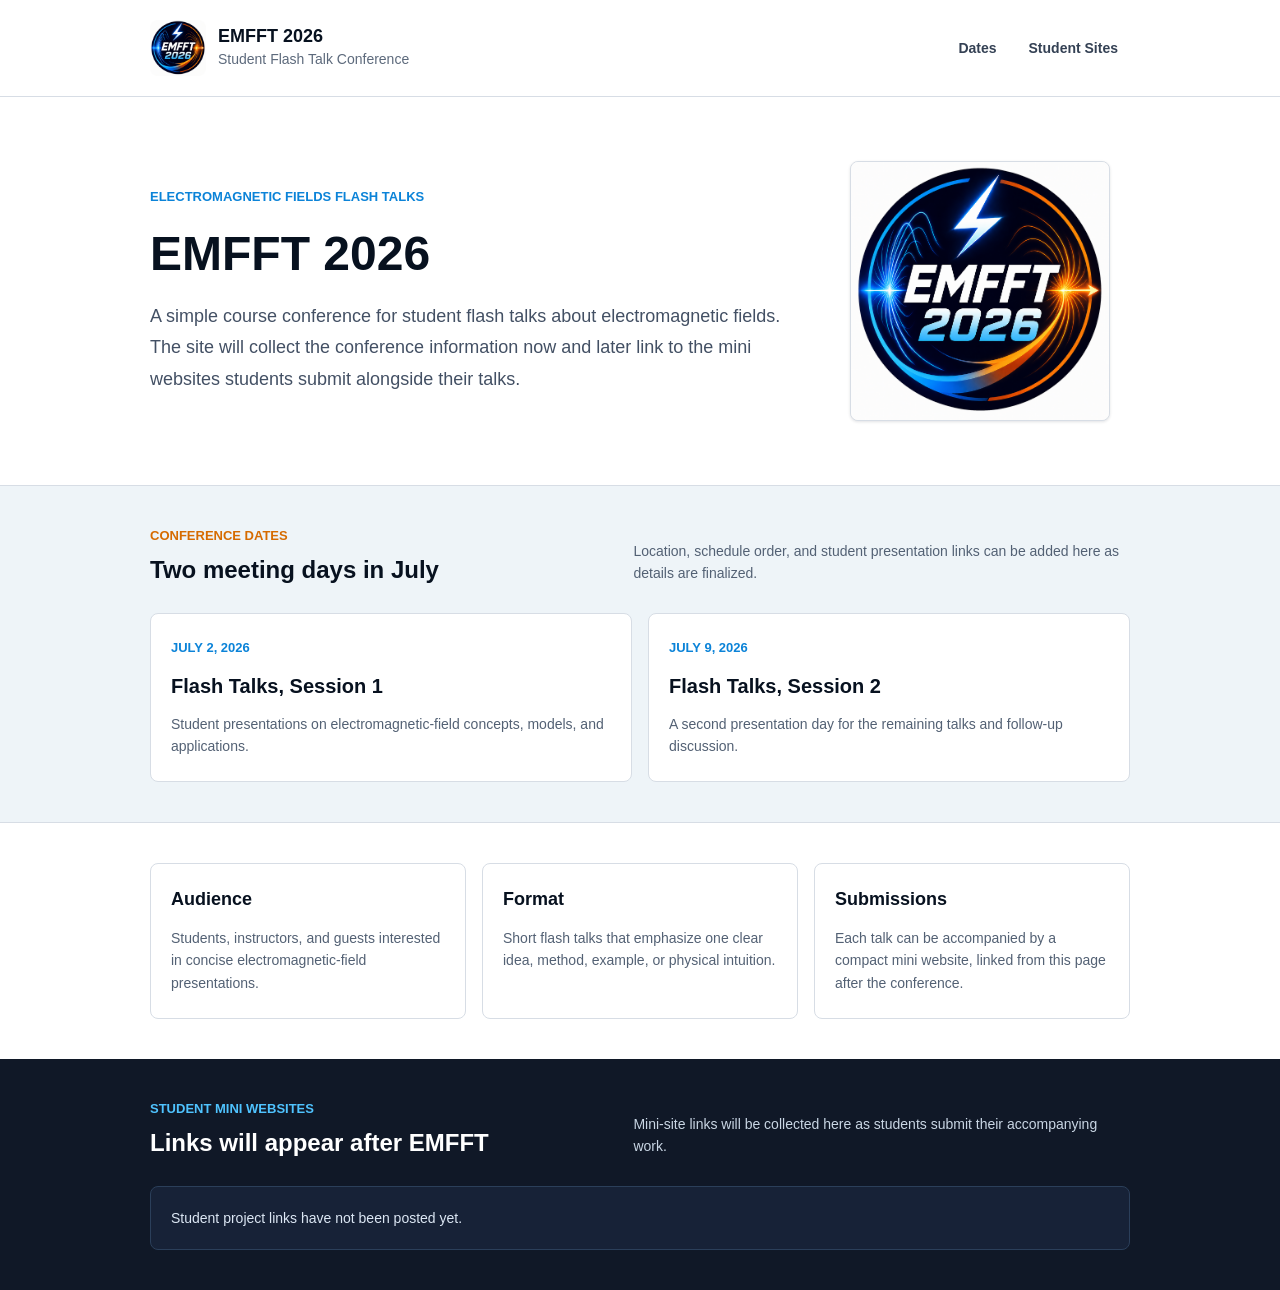
==== docs/index.html @ f2499a05 "Add files via upload" ====
<!doctype html>
<html lang="en">
  <head>
    <meta charset="utf-8">
    <meta name="viewport" content="width=device-width, initial-scale=1">
    <meta
      name="description"
      content="Student flash talk conference website for electromagnetic fields."
    >
    <title>EMFFT 2026</title>
    <link rel="icon" href="assets/emfft-2026-logo.png">
    <link rel="stylesheet" href="styles.css">
  </head>
  <body>
    <header class="site-header">
      <div class="shell header-inner">
        <a class="brand" href="#top" aria-label="EMFFT 2026 home">
          <img src="assets/emfft-2026-logo.png" alt="EMFFT 2026 logo">
          <span>
            <strong>EMFFT 2026</strong>
            <small>Student Flash Talk Conference</small>
          </span>
        </a>
        <nav class="nav" aria-label="Primary navigation">
          <a href="#dates">Dates</a>
          <a href="#students">Student Sites</a>
        </nav>
      </div>
    </header>

    <main>
      <section id="top" class="hero">
        <div class="shell hero-grid">
          <div class="hero-copy">
            <p class="eyebrow blue">Electromagnetic Fields Flash Talks</p>
            <h1>EMFFT 2026</h1>
            <p>
              A simple course conference for student flash talks about electromagnetic
              fields. The site will collect the conference information now and later
              link to the mini websites students submit alongside their talks.
            </p>
          </div>
          <div class="hero-logo">
            <img src="assets/emfft-2026-logo.png" alt="EMFFT 2026 conference mark">
          </div>
        </div>
      </section>

      <section id="dates" class="dates-band">
        <div class="shell">
          <div class="section-heading">
            <div>
              <p class="eyebrow orange">Conference Dates</p>
              <h2>Two meeting days in July</h2>
            </div>
            <p>
              Location, schedule order, and student presentation links can be added
              here as details are finalized.
            </p>
          </div>

          <div class="date-grid">
            <article class="card">
              <p class="eyebrow blue">July 2, 2026</p>
              <h3>Flash Talks, Session 1</h3>
              <p>
                Student presentations on electromagnetic-field concepts, models,
                and applications.
              </p>
            </article>
            <article class="card">
              <p class="eyebrow blue">July 9, 2026</p>
              <h3>Flash Talks, Session 2</h3>
              <p>
                A second presentation day for the remaining talks and follow-up
                discussion.
              </p>
            </article>
          </div>
        </div>
      </section>

      <section class="info-section">
        <div class="shell info-grid">
          <article class="card">
            <h2>Audience</h2>
            <p>
              Students, instructors, and guests interested in concise
              electromagnetic-field presentations.
            </p>
          </article>
          <article class="card">
            <h2>Format</h2>
            <p>
              Short flash talks that emphasize one clear idea, method, example, or
              physical intuition.
            </p>
          </article>
          <article class="card">
            <h2>Submissions</h2>
            <p>
              Each talk can be accompanied by a compact mini website, linked from
              this page after the conference.
            </p>
          </article>
        </div>
      </section>

      <section id="students" class="student-section">
        <div class="shell">
          <div class="section-heading">
            <div>
              <p class="eyebrow cyan">Student Mini Websites</p>
              <h2>Links will appear after EMFFT</h2>
            </div>
            <p>
              Mini-site links will be collected here as students submit their
              accompanying work.
            </p>
          </div>

          <div class="student-panel">
            <ul id="student-sites" class="student-list" aria-live="polite"></ul>
            <p id="student-empty" class="empty-state">
              Student project links have not been posted yet.
            </p>
          </div>
        </div>
      </section>
    </main>

    <script src="student-sites.js"></script>
  </body>
</html>
---- docs/styles.css ----
:root {
  --ink: #111827;
  --ink-strong: #07111f;
  --muted: #536174;
  --line: #d7dde5;
  --panel: #ffffff;
  --page: #f7f9fb;
  --blue: #0b83d8;
  --orange: #d66b00;
  --cyan: #4fc3ff;
  --night: #101827;
  --night-panel: #172237;
}

* {
  box-sizing: border-box;
}

html {
  scroll-behavior: smooth;
}

body {
  margin: 0;
  background: var(--page);
  color: var(--ink);
  font-family: Arial, Helvetica, sans-serif;
  line-height: 1.6;
}

a {
  color: inherit;
}

img {
  display: block;
  max-width: 100%;
}

.shell {
  width: min(100% - 40px, 980px);
  margin: 0 auto;
}

.site-header {
  background: #ffffff;
  border-bottom: 1px solid var(--line);
}

.header-inner {
  display: flex;
  align-items: center;
  justify-content: space-between;
  gap: 20px;
  padding: 20px 0;
}

.brand {
  display: flex;
  align-items: center;
  gap: 12px;
  text-decoration: none;
}

.brand img {
  width: 56px;
  height: 56px;
  border-radius: 8px;
  object-fit: cover;
}

.brand strong,
.brand small {
  display: block;
}

.brand strong {
  color: var(--ink-strong);
  font-size: 18px;
  line-height: 1.2;
}

.brand small {
  color: #5d6a7c;
  font-size: 14px;
}

.nav {
  display: flex;
  flex-wrap: wrap;
  gap: 8px;
}

.nav a {
  border-radius: 8px;
  color: #344154;
  font-size: 14px;
  font-weight: 600;
  padding: 8px 12px;
  text-decoration: none;
}

.nav a:hover,
.nav a:focus-visible {
  background: #edf3f9;
  outline: none;
}

.hero {
  background: #ffffff;
}

.hero-grid {
  display: grid;
  grid-template-columns: 1fr 300px;
  align-items: center;
  gap: 48px;
  padding: 64px 0;
}

.hero-copy {
  max-width: 650px;
}

.eyebrow {
  margin: 0;
  font-size: 13px;
  font-weight: 700;
  letter-spacing: 0;
  text-transform: uppercase;
}

.blue {
  color: var(--blue);
}

.orange {
  color: var(--orange);
}

.cyan {
  color: var(--cyan);
}

h1,
h2,
h3,
p {
  margin-top: 0;
}

h1 {
  color: var(--ink-strong);
  font-size: 48px;
  line-height: 1.15;
  margin: 18px 0 20px;
}

h2 {
  color: var(--ink-strong);
  font-size: 24px;
  line-height: 1.25;
  margin-bottom: 0;
}

h3 {
  color: var(--ink-strong);
  font-size: 20px;
  line-height: 1.3;
  margin: 14px 0 14px;
}

.hero-copy p:last-child {
  color: #435064;
  font-size: 18px;
  line-height: 1.75;
  margin-bottom: 0;
}

.hero-logo {
  max-width: 260px;
  justify-self: center;
}

.hero-logo img {
  aspect-ratio: 1;
  background: #070b18;
  border: 1px solid var(--line);
  border-radius: 8px;
  box-shadow: 0 1px 3px rgba(17, 24, 39, 0.12);
  object-fit: cover;
}

.dates-band {
  background: #eef4f8;
  border-bottom: 1px solid var(--line);
  border-top: 1px solid var(--line);
  padding: 40px 0;
}

.section-heading {
  display: grid;
  grid-template-columns: 1fr minmax(260px, 1.1fr);
  align-items: end;
  gap: 32px;
}

.section-heading > p {
  color: var(--muted);
  font-size: 14px;
  margin-bottom: 0;
}

.section-heading h2 {
  margin-top: 8px;
}

.date-grid,
.info-grid {
  display: grid;
  gap: 16px;
}

.date-grid {
  grid-template-columns: repeat(2, minmax(0, 1fr));
  margin-top: 28px;
}

.info-section {
  background: #ffffff;
  padding: 40px 0;
}

.info-grid {
  grid-template-columns: repeat(3, minmax(0, 1fr));
}

.card {
  background: var(--panel);
  border: 1px solid var(--line);
  border-radius: 8px;
  padding: 24px 20px;
}

.card p:last-child {
  color: var(--muted);
  font-size: 14px;
  margin-bottom: 0;
}

.info-grid h2 {
  font-size: 18px;
  margin-bottom: 16px;
}

.student-section {
  background: var(--night);
  color: #ffffff;
  padding: 40px 0;
}

.student-section h2 {
  color: #ffffff;
}

.student-section .section-heading > p {
  color: #c9d6e4;
}

.student-panel {
  background: var(--night-panel);
  border: 1px solid #2b3f5a;
  border-radius: 8px;
  margin-top: 28px;
  padding: 20px;
}

.student-list {
  display: grid;
  gap: 12px;
  grid-template-columns: repeat(2, minmax(0, 1fr));
  list-style: none;
  margin: 0;
  padding: 0;
}

.student-list:empty {
  display: none;
}

.student-list a {
  border: 1px solid #375273;
  border-radius: 8px;
  display: block;
  padding: 14px 16px;
  text-decoration: none;
}

.student-list a:hover,
.student-list a:focus-visible {
  border-color: var(--cyan);
  outline: none;
}

.student-list strong,
.student-list span {
  display: block;
}

.student-list span {
  color: #c9d6e4;
  font-size: 14px;
  margin-top: 4px;
}

.empty-state {
  color: #dce7f4;
  font-size: 14px;
  margin: 0;
}

.empty-state.is-hidden {
  display: none;
}

@media (max-width: 760px) {
  .shell {
    width: min(100% - 40px, 980px);
  }

  .header-inner {
    align-items: flex-start;
    flex-direction: column;
  }

  .hero-grid,
  .section-heading,
  .date-grid,
  .info-grid,
  .student-list {
    grid-template-columns: 1fr;
  }

  .hero-grid {
    gap: 36px;
    padding: 48px 0;
  }

  h1 {
    font-size: 38px;
  }

  .hero-copy p:last-child {
    font-size: 18px;
  }

  .hero-logo {
    max-width: 260px;
  }
}
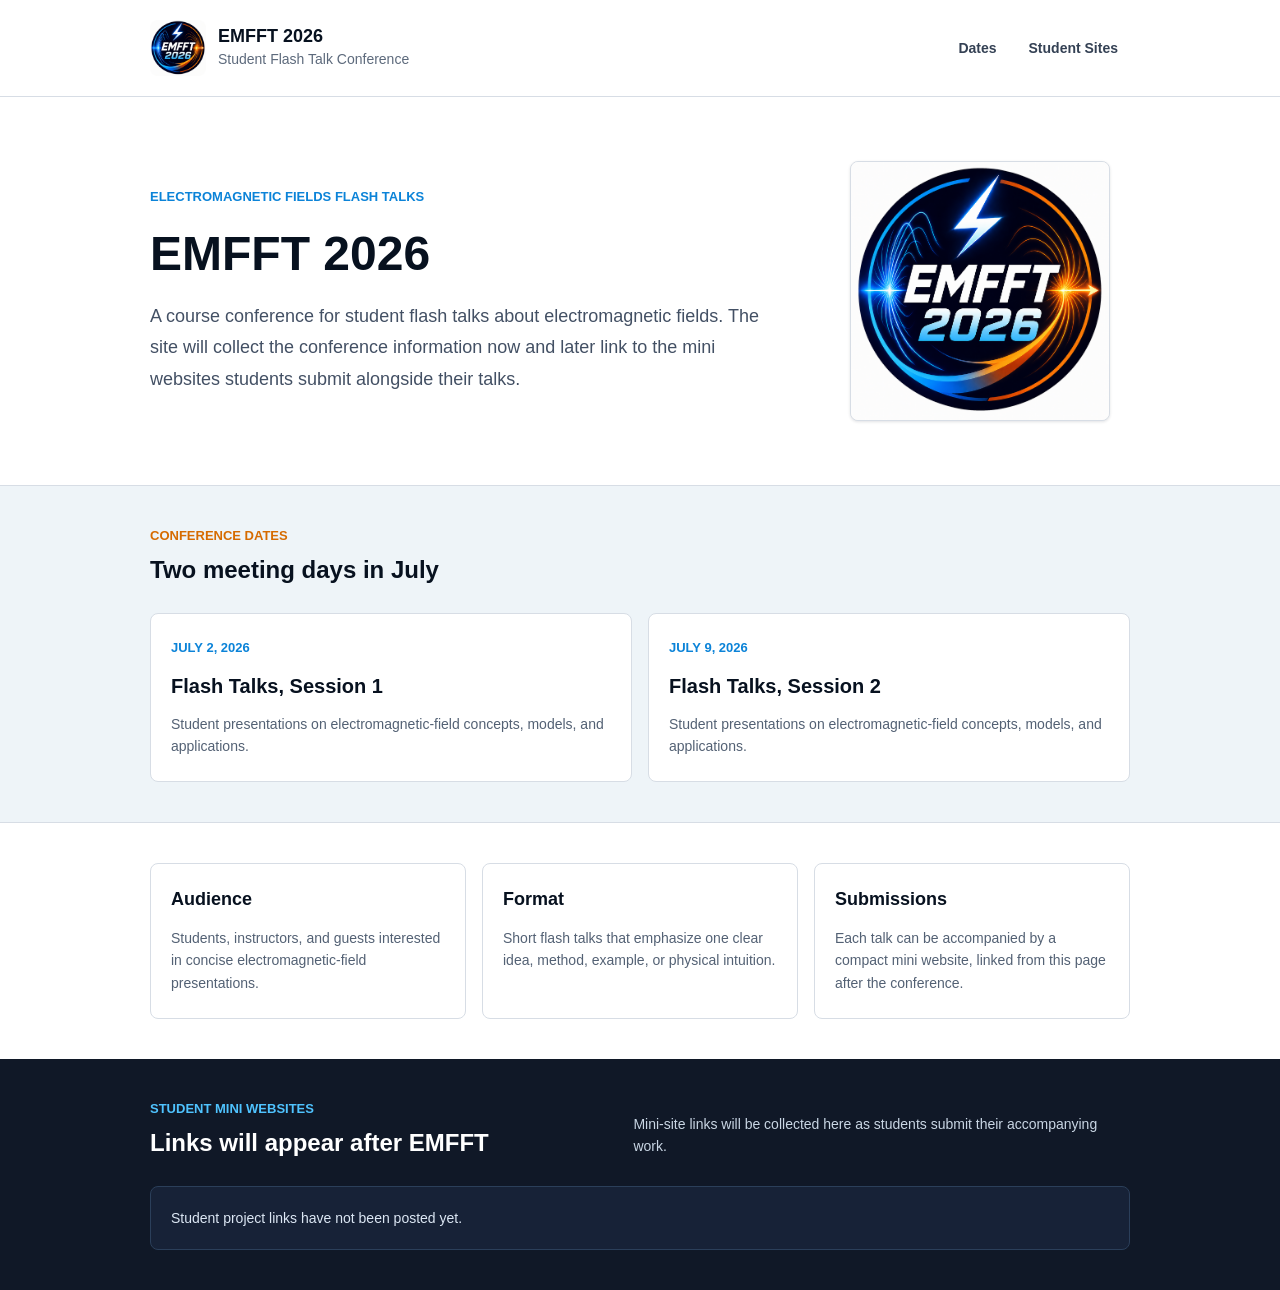
==== commit 8e881902: "Update index.html" ====
--- a/docs/index.html
+++ b/docs/index.html
@@ -35,7 +35,7 @@
             <p class="eyebrow blue">Electromagnetic Fields Flash Talks</p>
             <h1>EMFFT 2026</h1>
             <p>
-              A simple course conference for student flash talks about electromagnetic
+              A course conference for student flash talks about electromagnetic
               fields. The site will collect the conference information now and later
               link to the mini websites students submit alongside their talks.
             </p>
@@ -54,8 +54,7 @@
               <h2>Two meeting days in July</h2>
             </div>
             <p>
-              Location, schedule order, and student presentation links can be added
-              here as details are finalized.
+
             </p>
           </div>
 
@@ -72,8 +71,8 @@
               <p class="eyebrow blue">July 9, 2026</p>
               <h3>Flash Talks, Session 2</h3>
               <p>
-                A second presentation day for the remaining talks and follow-up
-                discussion.
+               Student presentations on electromagnetic-field concepts, models,
+                and applications.
               </p>
             </article>
           </div>
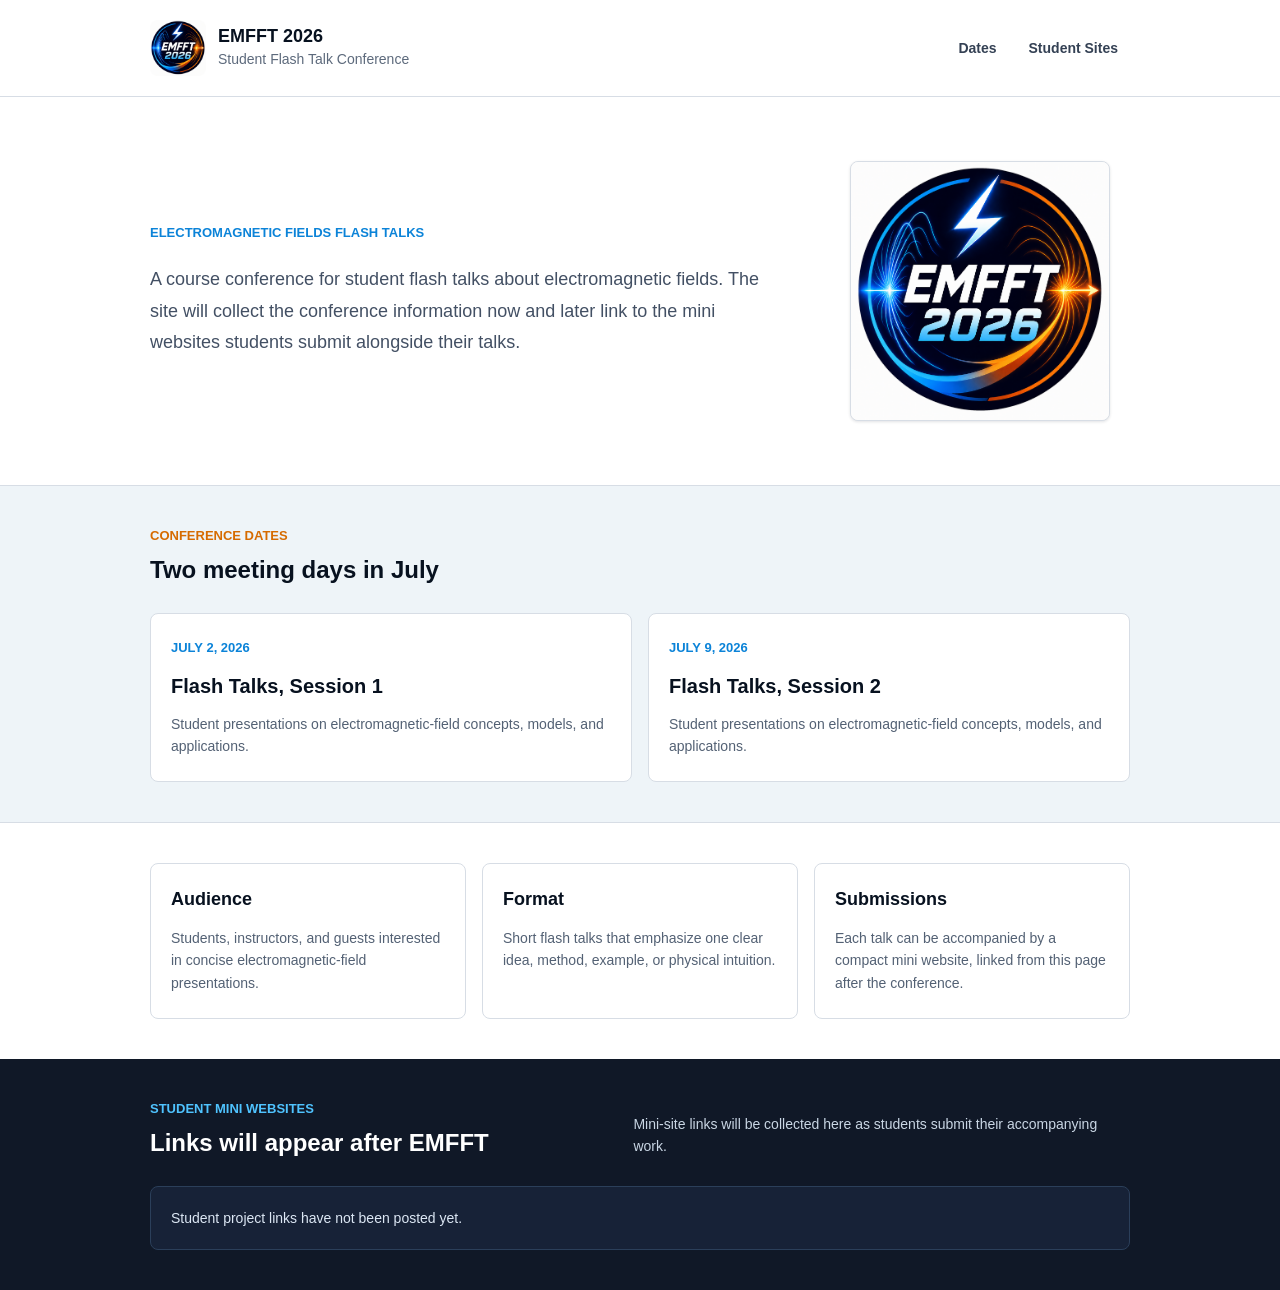
==== commit 930e0a85: "Update index.html" ====
--- a/docs/index.html
+++ b/docs/index.html
@@ -33,7 +33,7 @@
         <div class="shell hero-grid">
           <div class="hero-copy">
             <p class="eyebrow blue">Electromagnetic Fields Flash Talks</p>
-            <h1>EMFFT 2026</h1>
+            <h1></h1>
             <p>
               A course conference for student flash talks about electromagnetic
               fields. The site will collect the conference information now and later
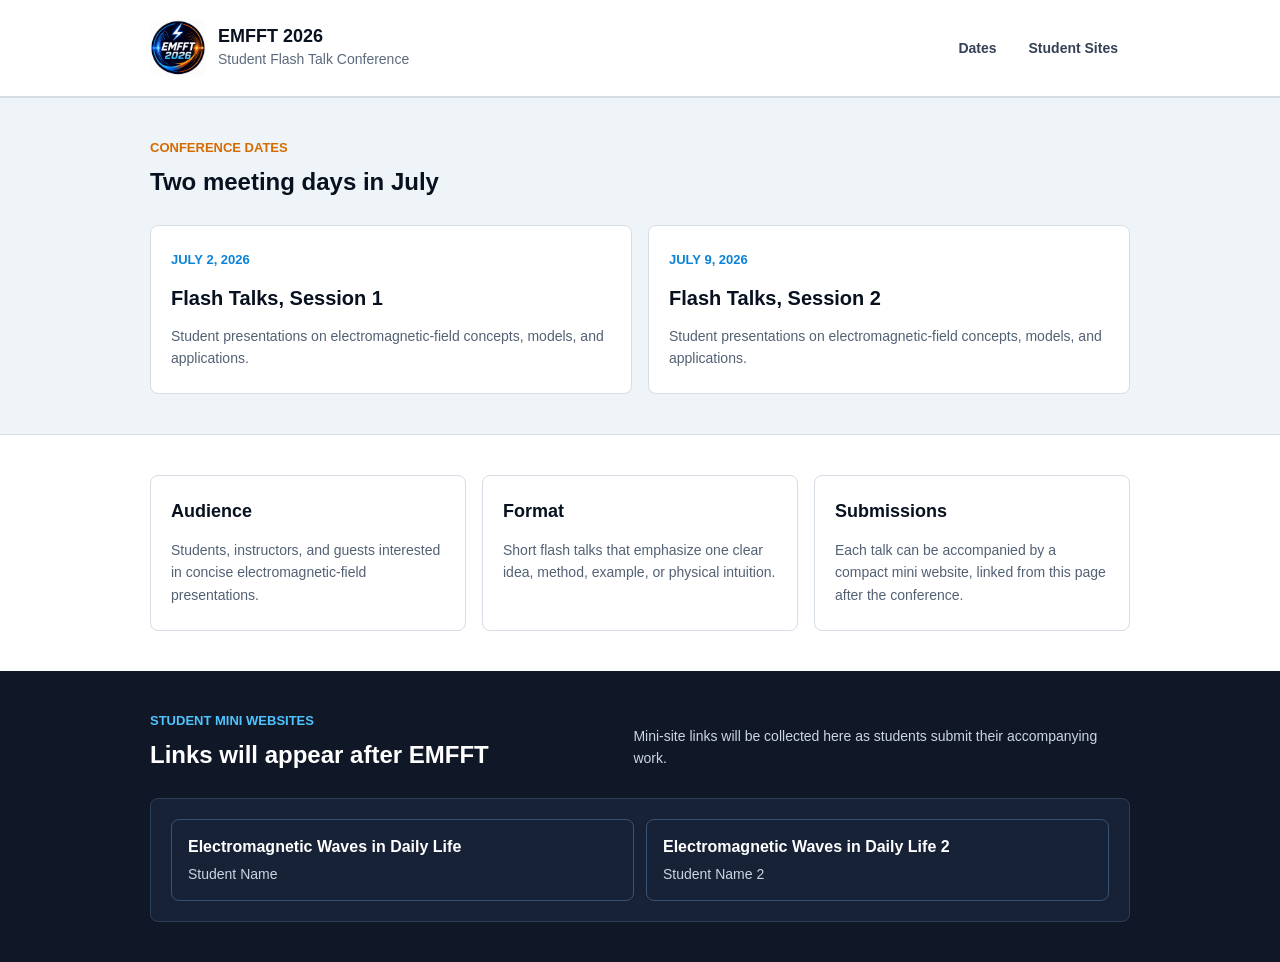
==== commit b064a640: "Update index.html" ====
--- a/docs/index.html
+++ b/docs/index.html
@@ -29,7 +29,7 @@
     </header>
 
     <main>
-      <section id="top" class="hero">
+      <!-- <section id="top" class="hero">
         <div class="shell hero-grid">
           <div class="hero-copy">
             <p class="eyebrow blue">Electromagnetic Fields Flash Talks</p>
@@ -44,7 +44,7 @@
             <img src="assets/emfft-2026-logo.png" alt="EMFFT 2026 conference mark">
           </div>
         </div>
-      </section>
+      </section> -->
 
       <section id="dates" class="dates-band">
         <div class="shell">
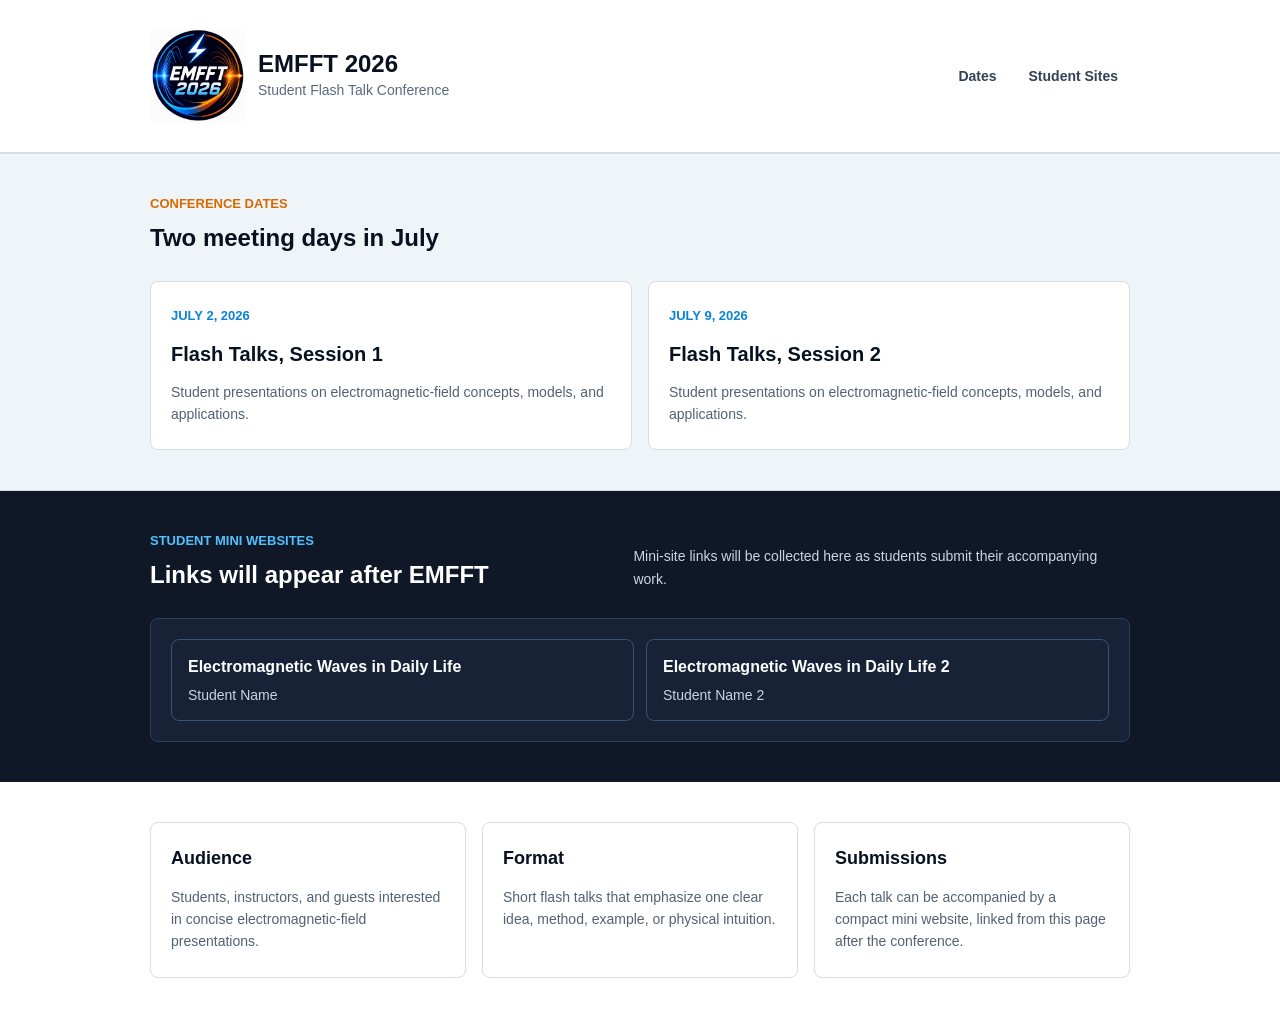
==== commit e405c6b3: "Update index.html" ====
--- a/docs/index.html
+++ b/docs/index.html
@@ -78,7 +78,27 @@
           </div>
         </div>
       </section>
+      <section id="students" class="student-section">
+        <div class="shell">
+          <div class="section-heading">
+            <div>
+              <p class="eyebrow cyan">Student Mini Websites</p>
+              <h2>Links will appear after EMFFT</h2>
+            </div>
+            <p>
+              Mini-site links will be collected here as students submit their
+              accompanying work.
+            </p>
+          </div>
 
+          <div class="student-panel">
+            <ul id="student-sites" class="student-list" aria-live="polite"></ul>
+            <p id="student-empty" class="empty-state">
+              Student project links have not been posted yet.
+            </p>
+          </div>
+        </div>
+      </section>
       <section class="info-section">
         <div class="shell info-grid">
           <article class="card">
@@ -105,27 +125,7 @@
         </div>
       </section>
 
-      <section id="students" class="student-section">
-        <div class="shell">
-          <div class="section-heading">
-            <div>
-              <p class="eyebrow cyan">Student Mini Websites</p>
-              <h2>Links will appear after EMFFT</h2>
-            </div>
-            <p>
-              Mini-site links will be collected here as students submit their
-              accompanying work.
-            </p>
-          </div>
 
-          <div class="student-panel">
-            <ul id="student-sites" class="student-list" aria-live="polite"></ul>
-            <p id="student-empty" class="empty-state">
-              Student project links have not been posted yet.
-            </p>
-          </div>
-        </div>
-      </section>
     </main>
 
     <script src="student-sites.js"></script>
--- a/docs/styles.css
+++ b/docs/styles.css
@@ -52,7 +52,7 @@
   align-items: center;
   justify-content: space-between;
   gap: 20px;
-  padding: 20px 0;
+  padding: 28px 0;
 }
 
 .brand {
@@ -63,8 +63,8 @@
 }
 
 .brand img {
-  width: 56px;
-  height: 56px;
+  width: 96px;
+  height: 96px;
   border-radius: 8px;
   object-fit: cover;
 }
@@ -76,7 +76,7 @@
 
 .brand strong {
   color: var(--ink-strong);
-  font-size: 18px;
+  font-size: 24px;
   line-height: 1.2;
 }
 
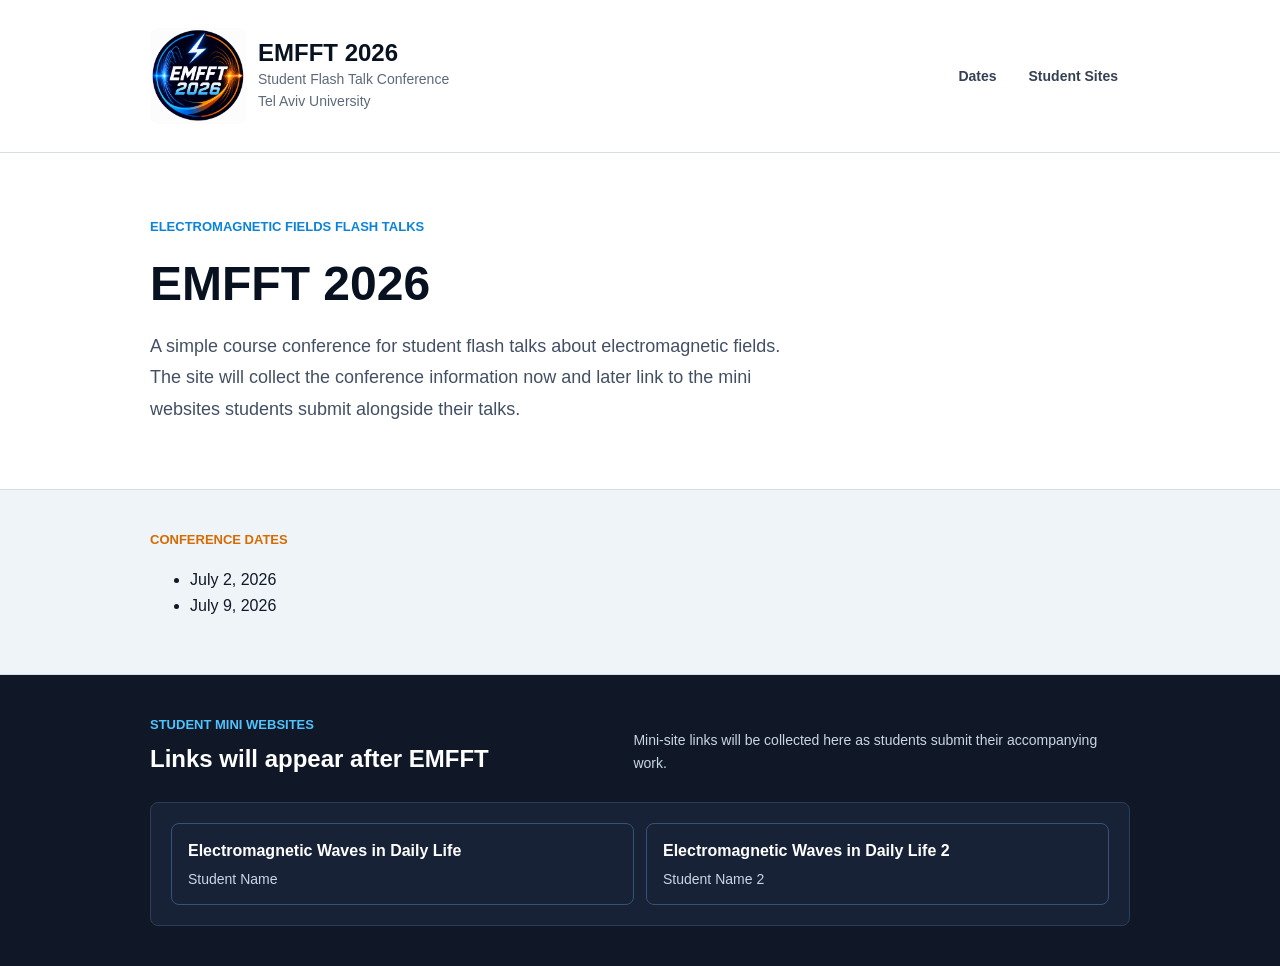
==== commit af324a05: "Add files via upload" ====
--- a/docs/index.html
+++ b/docs/index.html
@@ -19,6 +19,7 @@
           <span>
             <strong>EMFFT 2026</strong>
             <small>Student Flash Talk Conference</small>
+            <small class="venue">Tel Aviv University</small>
           </span>
         </a>
         <nav class="nav" aria-label="Primary navigation">
@@ -29,55 +30,30 @@
     </header>
 
     <main>
-      <!-- <section id="top" class="hero">
+      <section id="top" class="hero">
         <div class="shell hero-grid">
           <div class="hero-copy">
             <p class="eyebrow blue">Electromagnetic Fields Flash Talks</p>
-            <h1></h1>
+            <h1>EMFFT 2026</h1>
             <p>
-              A course conference for student flash talks about electromagnetic
+              A simple course conference for student flash talks about electromagnetic
               fields. The site will collect the conference information now and later
               link to the mini websites students submit alongside their talks.
             </p>
           </div>
-          <div class="hero-logo">
-            <img src="assets/emfft-2026-logo.png" alt="EMFFT 2026 conference mark">
-          </div>
         </div>
-      </section> -->
+      </section>
 
       <section id="dates" class="dates-band">
         <div class="shell">
-          <div class="section-heading">
-            <div>
-              <p class="eyebrow orange">Conference Dates</p>
-              <h2>Two meeting days in July</h2>
-            </div>
-            <p>
-
-            </p>
-          </div>
-
-          <div class="date-grid">
-            <article class="card">
-              <p class="eyebrow blue">July 2, 2026</p>
-              <h3>Flash Talks, Session 1</h3>
-              <p>
-                Student presentations on electromagnetic-field concepts, models,
-                and applications.
-              </p>
-            </article>
-            <article class="card">
-              <p class="eyebrow blue">July 9, 2026</p>
-              <h3>Flash Talks, Session 2</h3>
-              <p>
-               Student presentations on electromagnetic-field concepts, models,
-                and applications.
-              </p>
-            </article>
-          </div>
+          <p class="eyebrow orange">Conference Dates</p>
+          <ul class="date-list">
+            <li>July 2, 2026</li>
+            <li>July 9, 2026</li>
+          </ul>
         </div>
       </section>
+
       <section id="students" class="student-section">
         <div class="shell">
           <div class="section-heading">
@@ -99,33 +75,6 @@
           </div>
         </div>
       </section>
-      <section class="info-section">
-        <div class="shell info-grid">
-          <article class="card">
-            <h2>Audience</h2>
-            <p>
-              Students, instructors, and guests interested in concise
-              electromagnetic-field presentations.
-            </p>
-          </article>
-          <article class="card">
-            <h2>Format</h2>
-            <p>
-              Short flash talks that emphasize one clear idea, method, example, or
-              physical intuition.
-            </p>
-          </article>
-          <article class="card">
-            <h2>Submissions</h2>
-            <p>
-              Each talk can be accompanied by a compact mini website, linked from
-              this page after the conference.
-            </p>
-          </article>
-        </div>
-      </section>
-
-
     </main>
 
     <script src="student-sites.js"></script>
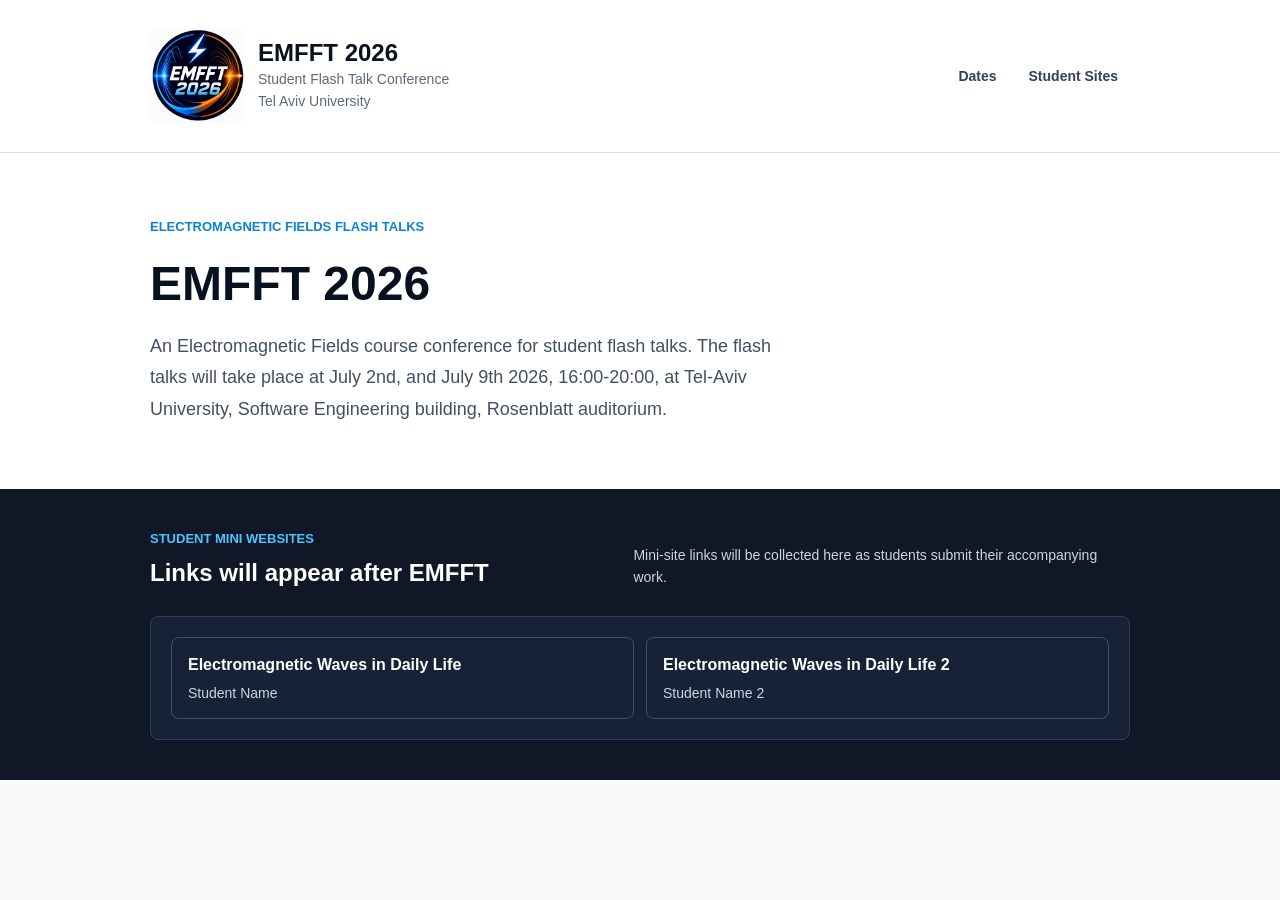
==== commit 964c4fe0: "Update index.html" ====
--- a/docs/index.html
+++ b/docs/index.html
@@ -36,21 +36,10 @@
             <p class="eyebrow blue">Electromagnetic Fields Flash Talks</p>
             <h1>EMFFT 2026</h1>
             <p>
-              A simple course conference for student flash talks about electromagnetic
-              fields. The site will collect the conference information now and later
-              link to the mini websites students submit alongside their talks.
+              An Electromagnetic Fields course conference for student flash talks.
+              The flash talks will take place at July 2nd, and July 9th 2026, 16:00-20:00, at Tel-Aviv University, Software Engineering building, Rosenblatt auditorium.
             </p>
           </div>
-        </div>
-      </section>
-
-      <section id="dates" class="dates-band">
-        <div class="shell">
-          <p class="eyebrow orange">Conference Dates</p>
-          <ul class="date-list">
-            <li>July 2, 2026</li>
-            <li>July 9, 2026</li>
-          </ul>
         </div>
       </section>
 
